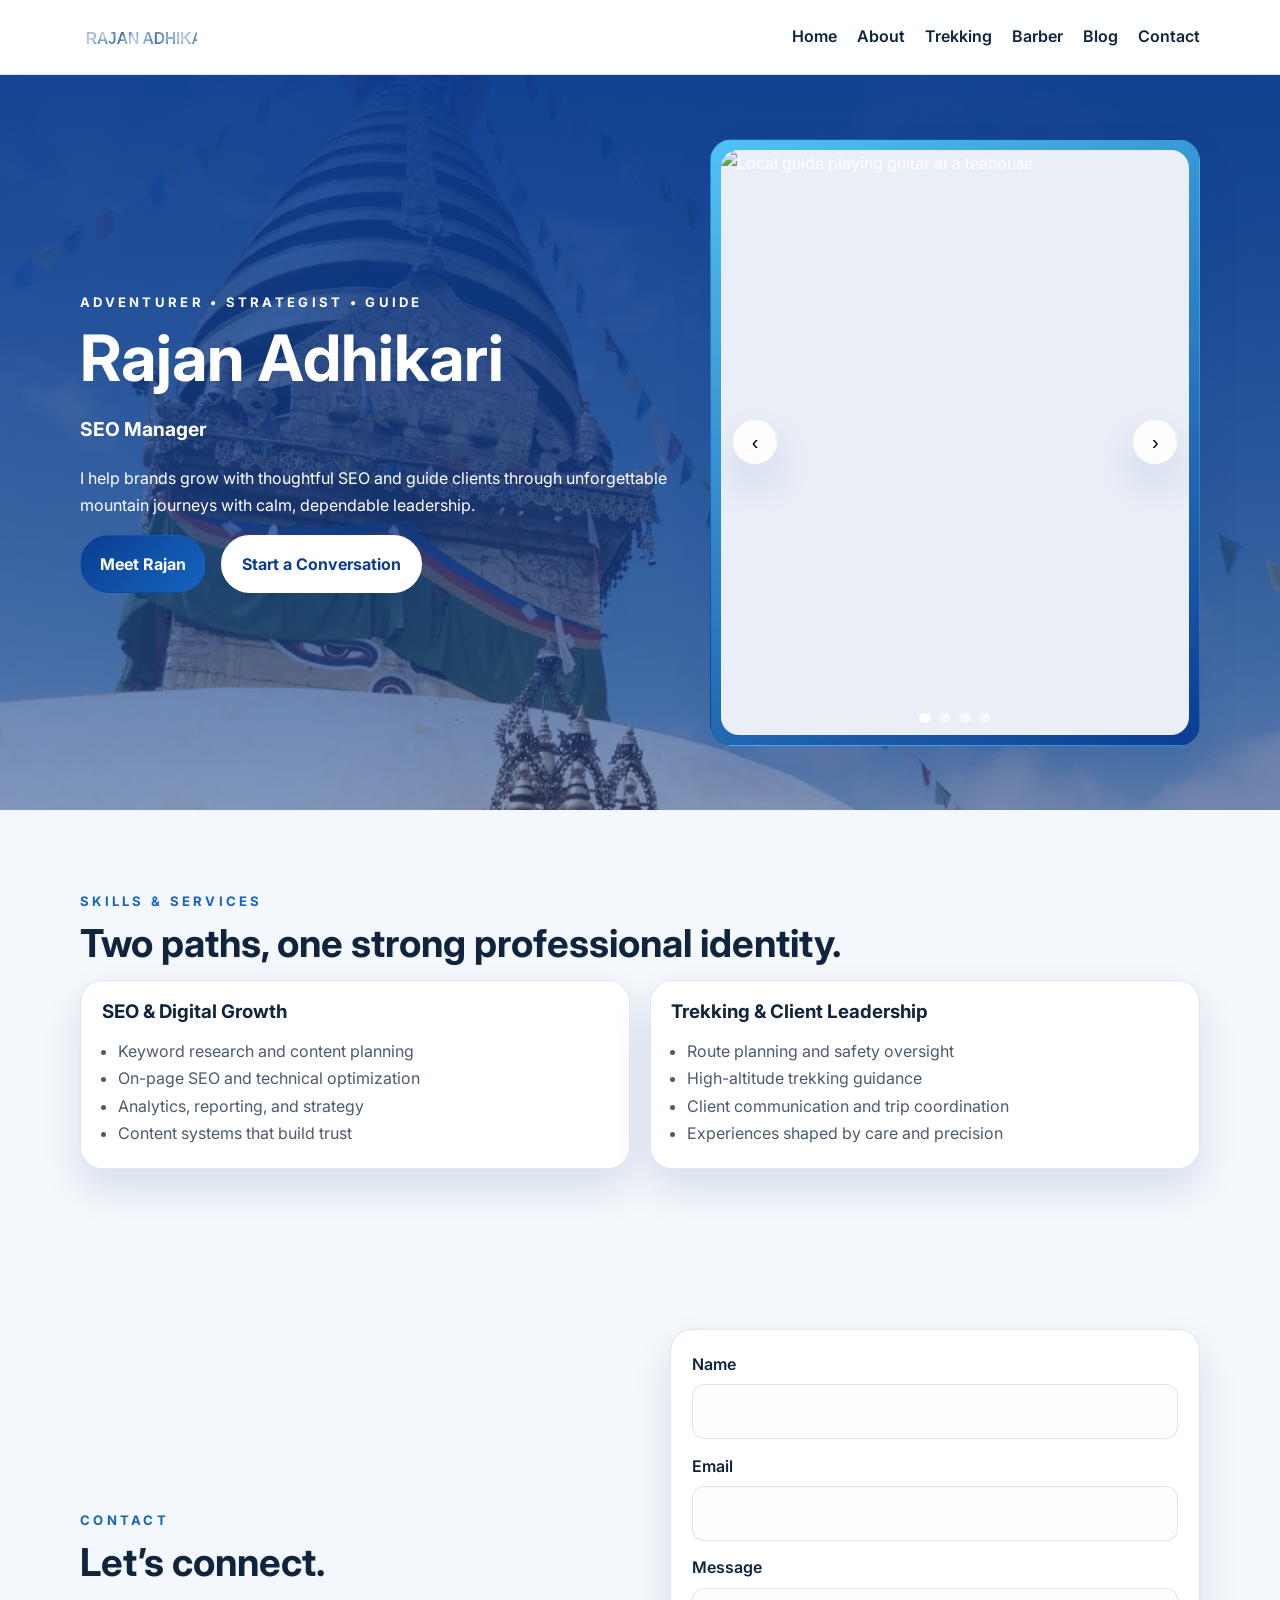
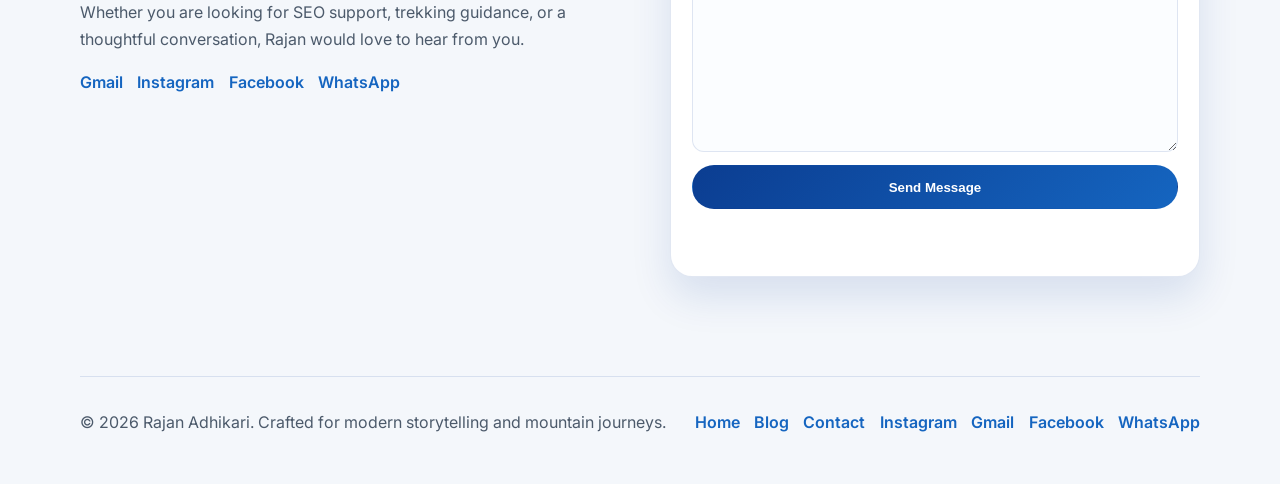
==== index.html @ a572517e "Add files via upload" ====
<!DOCTYPE html>
<html lang="en">
  <head>
    <meta charset="UTF-8" />
    <meta name="viewport" content="width=device-width, initial-scale=1.0" />
    <meta
      name="description"
      content="Rajan Adhikari blends SEO strategy and mountain trekking leadership to create trusted, modern experiences rooted in Nepal."
    />
    <meta property="og:title" content="Rajan Adhikari | SEO Manager & Trekking Guide" />
    <meta property="og:description" content="Explore Rajan's work in SEO, trekking leadership, and personal storytelling." />
    <meta property="og:type" content="website" />
    <meta property="og:image" content="https://images.unsplash.com/photo-1519681393784-d120267933ba?auto=format&fit=crop&w=1200&q=80" />
    <title>Rajan Adhikari | Personal Site</title>
    <link rel="icon" href="data:image/svg+xml,%3Csvg xmlns='http://www.w3.org/2000/svg' viewBox='0 0 100 100'%3E%3Crect width='100' height='100' rx='20' fill='%230B3D91'/%3E%3Cpath d='M30 72l20-30 20 30' stroke='white' stroke-width='8' fill='none' stroke-linecap='round'/%3E%3C/svg%3E" />
    <link rel="preconnect" href="https://fonts.googleapis.com" />
    <link rel="preconnect" href="https://fonts.gstatic.com" crossorigin />
    <link href="https://fonts.googleapis.com/css2?family=Inter:wght@400;500;600;700;800&display=swap" rel="stylesheet" />
    <link rel="stylesheet" href="style.css" />
  </head>
  <body>
    <header class="site-header">
      <nav class="nav container" aria-label="Primary navigation">
        <a class="brand" href="#home">
          <img class="site-logo" src="logo.svg" alt="Rajan logo" />
        </a>
        <button class="nav-toggle" type="button" aria-label="Toggle navigation" aria-expanded="false">
          <span></span>
          <span></span>
          <span></span>
        </button>
        <div class="nav-links">
          <a href="#home">Home</a>
          <a href="about.html" target="_blank" rel="noopener">About</a>
          <a href="trekking.html" target="_blank" rel="noopener">Trekking</a>
          <a href="barber.html" target="_blank" rel="noopener">Barber</a>
          <a href="/blog">Blog</a>
          <a href="#contact">Contact</a>
        </div>
      </nav>
    </header>

    <main id="home">
      <section class="hero section hero-mountain">
        <div class="container hero-grid">
          <div class="hero-copy reveal">
            <p class="eyebrow">Adventurer • Strategist • Guide</p>
            <h1>Rajan Adhikari</h1>
            <p class="tagline" aria-live="polite">
              <span id="typewriter"></span>
            </p>
            <p class="lead">
              I help brands grow with thoughtful SEO and guide clients through unforgettable mountain journeys with calm, dependable leadership.
            </p>
            <div class="hero-actions">
              <a class="btn btn-primary" href="about.html" target="_blank" rel="noopener">Meet Rajan</a>
              <a class="btn btn-secondary" href="#contact">Start a Conversation</a>
            </div>
          </div>
          <div class="hero-card reveal" aria-label="Rajan portrait image">
            <!-- Slider inserted by Copilot: uses images/ folder. Keep portrait as fallback. -->
            <div class="slider" id="hero-slider" aria-roledescription="carousel" tabindex="0">
              <div class="slides">
                <div class="slide active"><img src="images/slide1.jpg" alt="Local guide playing guitar at a teahouse" /></div>
                <div class="slide"><img src="images/slide2.jpg" alt="Trekker lighting a cigarette on the trail" /></div>
                <div class="slide"><img src="images/slide3.jpg" alt="Rajan with the full trekking group and crew" /></div>
                <div class="slide"><img src="images/slide4.jpg" alt="On the trekking trail in Nepal" /></div>
              </div>
              <button class="slider-arrow prev" aria-label="Previous slide">‹</button>
              <button class="slider-arrow next" aria-label="Next slide">›</button>
              <div class="slider-dots" role="tablist" aria-label="Slide dots">
                <button class="dot active" data-index="0" aria-label="Slide 1"></button>
                <button class="dot" data-index="1" aria-label="Slide 2"></button>
                <button class="dot" data-index="2" aria-label="Slide 3"></button>
                <button class="dot" data-index="3" aria-label="Slide 4"></button>
              </div>
            </div>
            <div class="profile-frame">
              <img src="images/slide1.jpg" alt="Profile portrait" />
              <div class="profile-caption">
                <strong>Rajan Adhikari</strong>
                <span>SEO Manager • Mountain Trekking Guide</span>
              </div>
            </div>
          </div>
        </div>
      </section>

      <section class="section">
        <div class="container reveal">
          <p class="eyebrow">Skills & Services</p>
          <h2>Two paths, one strong professional identity.</h2>
          <div class="skills-grid">
            <article class="card">
              <h3>SEO & Digital Growth</h3>
              <ul>
                <li>Keyword research and content planning</li>
                <li>On-page SEO and technical optimization</li>
                <li>Analytics, reporting, and strategy</li>
                <li>Content systems that build trust</li>
              </ul>
            </article>
            <article class="card">
              <h3>Trekking & Client Leadership</h3>
              <ul>
                <li>Route planning and safety oversight</li>
                <li>High-altitude trekking guidance</li>
                <li>Client communication and trip coordination</li>
                <li>Experiences shaped by care and precision</li>
              </ul>
            </article>
          </div>
        </div>
      </section>

      <section id="contact" class="section">
        <div class="container contact-grid reveal">
          <div>
            <p class="eyebrow">Contact</p>
            <h2>Let’s connect.</h2>
            <p>Whether you are looking for SEO support, trekking guidance, or a thoughtful conversation, Rajan would love to hear from you.</p>
            <div class="social-links">
              <a href="mailto:rajanalisonadhikari@gmail.com">Gmail</a>
              <a href="https://www.instagram.com/razanz40/" target="_blank" rel="noopener">Instagram</a>
              <a href="https://www.facebook.com/razzan.adk.809" target="_blank" rel="noopener">Facebook</a>
              <a href="https://wa.me/9779808016710" target="_blank" rel="noopener">WhatsApp</a>
            </div>
          </div>
          <form class="contact-form stacked-form" id="contact-form">
            <label>
              Name
              <input type="text" name="name" required />
            </label>
            <label>
              Email
              <input type="email" name="email" required />
            </label>
            <label>
              Message
              <textarea name="message" rows="5" required></textarea>
            </label>
            <button class="btn btn-primary" type="submit">Send Message</button>
            <p id="contact-status" class="form-status" role="status" aria-live="polite"></p>
          </form>
        </div>
      </section>
    </main>

    <footer class="site-footer">
      <div class="container footer-row">
        <p>© 2026 Rajan Adhikari. Crafted for modern storytelling and mountain journeys.</p>
        <div class="footer-links">
          <a href="#home">Home</a>
          <a href="/blog">Blog</a>
          <a href="#contact">Contact</a>
          <a href="https://www.instagram.com/razanz40/" target="_blank" rel="noopener">Instagram</a>
          <a href="mailto:rajanalisonadhikari@gmail.com">Gmail</a>
          <a href="https://www.facebook.com/razzan.adk.809" target="_blank" rel="noopener">Facebook</a>
          <a href="https://wa.me/9779808016710" target="_blank" rel="noopener">WhatsApp</a>
        </div>
      </div>
    </footer>

    <script src="script.js"></script>
  </body>
</html>
---- style.css ----
:root {
  --primary-blue: #0b3d91;
  --secondary-blue: #1565c0;
  --accent-blue: #4fc3f7;
  --ink: #10243d;
  --text: #4c5a6b;
  --surface: #f7fbff;
  --white: #ffffff;
  --border: rgba(11, 61, 145, 0.12);
  --shadow: 0 20px 40px rgba(11, 61, 145, 0.12);
  --radius: 22px;
}

* {
  box-sizing: border-box;
}

html {
  scroll-behavior: smooth;
}

body {
  margin: 0;
  font-family: "Inter", system-ui, -apple-system, BlinkMacSystemFont, "Segoe UI", sans-serif;
  line-height: 1.7;
  color: var(--ink);
  background: #f4f7fb;
}

a {
  color: inherit;
  text-decoration: none;
}

img {
  display: block;
  max-width: 100%;
}

.container {
  width: min(1120px, calc(100% - 2rem));
  margin: 0 auto;
}

.section {
  padding: 5rem 0;
}

.section-alt {
  background: rgba(255, 255, 255, 0.6);
}

.site-header {
  position: sticky;
  top: 0;
  z-index: 1000;
  background: rgba(255, 255, 255, 0.9);
  backdrop-filter: blur(10px);
  border-bottom: 1px solid var(--border);
}

.nav {
  display: flex;
  align-items: center;
  justify-content: space-between;
  min-height: 74px;
}

.brand {
  font-weight: 800;
  color: var(--primary-blue);
  letter-spacing: 0.02em;
}

.nav-links {
  display: flex;
  gap: 1.25rem;
  align-items: center;
}

.nav-links a {
  color: var(--ink);
  font-weight: 600;
  transition: color 180ms ease;
}

.site-logo {
  height: 36px;
}

.info-strip {
  margin-top: 1.2rem;
  display: inline-flex;
  flex-wrap: wrap;
  gap: 1rem;
  padding: 1rem 1.25rem;
  background: rgba(79, 195, 247, 0.14);
  border: 1px solid rgba(79, 195, 247, 0.32);
  border-radius: 16px;
  color: var(--ink);
  font-weight: 600;
}

.info-strip span {
  min-width: 170px;
}

.nav-links a:hover,
.nav-links a:focus-visible {
  color: var(--secondary-blue);
}

.nav-toggle {
  display: none;
  flex-direction: column;
  gap: 4px;
  background: transparent;
  border: 0;
  cursor: pointer;
}

.nav-toggle span {
  width: 24px;
  height: 2px;
  background: var(--ink);
}

.hero {
  padding-top: 4rem;
  padding-bottom: 4rem;
}

.hero-mountain {
  background: linear-gradient(180deg, rgba(11, 61, 145, 0.85) 0%, rgba(11, 61, 145, 0.55) 45%, rgba(11, 61, 145, 0.35) 100%), url('[data-uri]') center/cover no-repeat;
  color: var(--white);
}

.hero-mountain .hero-copy,
.hero-mountain .hero-card {
  z-index: 1;
}

.hero-mountain::before {
  content: "";
  position: absolute;
  inset: 0;
  background: linear-gradient(180deg, rgba(11, 61, 145, 0.65), rgba(11, 61, 145, 0.2));
  pointer-events: none;
}

.hero-mountain {
  position: relative;
}

.hero-mountain .hero-copy p,
.hero-mountain .hero-copy .eyebrow,
.hero-mountain .hero-copy h1,
.hero-mountain .hero-copy .tagline {
  color: var(--white);
}

.hero-card {
  padding: 0.6rem;
  background: linear-gradient(150deg, var(--accent-blue), var(--primary-blue));
  border-radius: var(--radius);
  box-shadow: 0 20px 45px rgba(11, 61, 145, 0.35);
}

.hero-grid {
  display: grid;
  grid-template-columns: 1.1fr 0.9fr;
  gap: 2rem;
  align-items: center;
}

.eyebrow {
  margin: 0 0 0.6rem;
  text-transform: uppercase;
  letter-spacing: 0.25em;
  color: var(--secondary-blue);
  font-size: 0.82rem;
  font-weight: 700;
}

h1,
h2,
h3 {
  line-height: 1.1;
  margin: 0 0 1rem;
}

h1 {
  font-size: clamp(2.4rem, 5vw, 4rem);
}

h2 {
  font-size: clamp(1.8rem, 3vw, 2.5rem);
}

.lead,
p {
  color: var(--text);
}

.trek-lead {
  font-size: 1.16rem;
  font-weight: 700;
  line-height: 1.75;
  color: var(--primary-blue);
  background: rgba(255, 255, 255, 0.86);
  padding: 1rem 1.2rem;
  border-radius: 16px;
  border: 1px solid rgba(11, 61, 145, 0.16);
  box-shadow: 0 10px 24px rgba(11, 61, 145, 0.08);
  max-width: 760px;
}

.tagline {
  font-size: 1.2rem;
  font-weight: 700;
  color: var(--secondary-blue);
  min-height: 1.8rem;
}

.hero-actions,
.social-links,
.footer-links,
.partner-list {
  display: flex;
  flex-wrap: wrap;
  gap: 0.9rem;
}

.payment-hero {
  padding: 5rem 0 3.5rem;
  background: linear-gradient(135deg, rgba(11, 61, 145, 0.96), rgba(79, 195, 247, 0.9));
}

.payment-hero-grid {
  display: grid;
  grid-template-columns: 1.15fr 0.85fr;
  gap: 2rem;
  align-items: center;
}

.payment-copy h1,
.payment-copy .lead,
.payment-copy .eyebrow {
  color: var(--white);
}

.payment-lead {
  font-size: 1.05rem;
  font-weight: 500;
  max-width: 650px;
  color: rgba(255, 255, 255, 0.9);
}

.payment-card {
  background: rgba(255, 255, 255, 0.96);
  border-radius: 24px;
  padding: 1.5rem;
  box-shadow: 0 20px 45px rgba(11, 61, 145, 0.25);
  border: 1px solid rgba(255, 255, 255, 0.5);
}

.payment-label {
  margin: 0 0 1rem;
  text-transform: uppercase;
  letter-spacing: 0.2em;
  font-size: 0.8rem;
  font-weight: 800;
  color: var(--secondary-blue);
}

.payment-row {
  display: flex;
  justify-content: space-between;
  gap: 1rem;
  padding: 0.85rem 0;
  border-bottom: 1px solid rgba(11, 61, 145, 0.12);
  color: var(--ink);
}

.payment-row:last-of-type {
  border-bottom: 0;
}

.payment-row span {
  color: var(--text);
  font-weight: 600;
}

.payment-row strong {
  text-align: right;
}

.payment-note {
  margin-top: 1rem;
  padding-top: 1rem;
  border-top: 1px solid rgba(11, 61, 145, 0.12);
  color: var(--text);
}

.payment-steps-card {
  padding: 2rem;
}

.steps-list {
  display: grid;
  gap: 1rem;
  margin-top: 1.25rem;
}

.step-item {
  display: flex;
  gap: 0.9rem;
  align-items: flex-start;
  padding: 1rem 1.1rem;
  background: var(--surface);
  border-radius: 16px;
  border: 1px solid var(--border);
}

.step-item strong {
  color: var(--primary-blue);
  font-size: 1.05rem;
}

.step-item p {
  margin: 0;
}

.btn {
  display: inline-flex;
  align-items: center;
  justify-content: center;
  padding: 0.85rem 1.2rem;
  border-radius: 999px;
  font-weight: 700;
  border: 1px solid transparent;
  transition: transform 180ms ease, box-shadow 180ms ease, background 180ms ease;
}

.btn:hover,
.btn:focus-visible {
  transform: translateY(-2px);
  box-shadow: var(--shadow);
}

.btn-primary {
  background: linear-gradient(135deg, var(--primary-blue), var(--secondary-blue));
  color: var(--white);
}

.btn-secondary {
  border: 2px solid var(--secondary-blue);
  background: var(--white);
  color: var(--secondary-blue);
}

.btn-pay {
  background: linear-gradient(135deg, #ffb347, #ff7f50);
  color: var(--white);
  border: 0;
  box-shadow: 0 12px 24px rgba(255, 127, 80, 0.28);
}

.hero-mountain .btn-secondary {
  border: 2px solid var(--white);
  background: var(--white);
  color: var(--primary-blue);
}

.hero-card,
.about-photo-card,
.card,
.blog-form-card,
.contact-form,
.partner-card,
.blog-card,
.gallery-card,
.trek-card,
.page-hero,
.lightbox {
  box-shadow: var(--shadow);
  border: 1px solid var(--border);
  border-radius: var(--radius);
}

.profile-frame {
  position: relative;
  border-radius: calc(var(--radius) - 4px);
  overflow: hidden;
  aspect-ratio: 4 / 5;
}

.profile-frame img {
  width: 100%;
  height: 100%;
  object-fit: cover;
  border-radius: calc(var(--radius) - 4px);
}

/* Slider styles inserted for hero carousel */
.hero-card .profile-frame {
  display: none; /* hide original portrait when slider is present */
}

.slider {
  position: relative;
  border-radius: calc(var(--radius) - 4px);
  overflow: hidden;
  background: #e9eef7;
  aspect-ratio: 4 / 5;
  width: 100%;
}

.slides {
  display: flex;
  height: 100%;
  transition: transform 500ms cubic-bezier(.2,.9,.2,1);
}

.slide {
  min-width: 100%;
  flex-shrink: 0;
  display: flex;
  align-items: center;
  justify-content: center;
}

.slide img {
  width: 100%;
  height: 100%;
  object-fit: cover;
  display: block;
}

.slider-arrow {
  position: absolute;
  top: 50%;
  transform: translateY(-50%);
  background: rgba(255,255,255,0.9);
  border: 0;
  width: 44px;
  height: 44px;
  display: inline-flex;
  align-items: center;
  justify-content: center;
  border-radius: 999px;
  font-size: 20px;
  cursor: pointer;
  box-shadow: var(--shadow);
  z-index: 2;
}

.slider-arrow.prev { left: 12px; }
.slider-arrow.next { right: 12px; }

.slider-dots {
  position: absolute;
  left: 50%;
  transform: translateX(-50%);
  bottom: 12px;
  display: flex;
  gap: 8px;
}

.dot {
  width: 10px;
  height: 10px;
  border-radius: 50%;
  background: rgba(255,255,255,0.6);
  border: 0;
  cursor: pointer;
}

.dot.active { background: rgba(255,255,255,0.95); }

.profile-caption {
  position: absolute;
  left: 0;
  right: 0;
  bottom: 0;
  padding: 1.1rem 1.2rem;
  background: linear-gradient(0deg, rgba(11, 61, 145, 0.92), rgba(11, 61, 145, 0));
  color: var(--white);
}

.profile-caption strong {
  display: block;
  font-size: 1.05rem;
}

.profile-caption span {
  display: block;
  font-size: 0.85rem;
  color: rgba(255, 255, 255, 0.85);
}

.about-grid,
.contact-grid {
  display: grid;
  grid-template-columns: 1fr 0.95fr;
  gap: 2rem;
  align-items: center;
}

.partner-card {
  display: flex;
  flex-direction: column;
  padding: 1rem 1.1rem;
  background: var(--white);
  min-width: 220px;
}

.partner-card span {
  font-weight: 700;
  color: var(--primary-blue);
}

.partner-card small {
  color: var(--text);
}

.about-photo-card img {
  width: 100%;
  height: 100%;
  object-fit: cover;
  border-radius: var(--radius);
  min-height: 320px;
}

.skills-grid,
.blog-grid,
.gallery-grid {
  display: grid;
  grid-template-columns: repeat(2, minmax(0, 1fr));
  gap: 1.2rem;
}

.card,
.blog-card,
.blog-form-card,
.contact-form {
  padding: 1.3rem;
  background: var(--white);
}

.card ul {
  margin: 0;
  padding-left: 1rem;
  color: var(--text);
}

.section-heading {
  display: flex;
  justify-content: space-between;
  align-items: center;
  margin-bottom: 1.2rem;
}

.text-link {
  font-weight: 700;
  color: var(--secondary-blue);
}

.blog-card {
  cursor: pointer;
  transition: transform 180ms ease, border-color 180ms ease;
}

.blog-card:hover,
.blog-card:focus-visible {
  transform: translateY(-2px);
  border-color: rgba(21, 101, 192, 0.4);
}

.blog-card .meta {
  color: var(--secondary-blue);
  font-size: 0.9rem;
  font-weight: 600;
  margin-bottom: 0.4rem;
}

.blog-card .content {
  display: none;
  margin-top: 0.8rem;
  color: var(--text);
}

.blog-card.active .content {
  display: block;
}

.stacked-form {
  display: grid;
  gap: 0.85rem;
}

label {
  display: grid;
  gap: 0.4rem;
  font-weight: 600;
  color: var(--ink);
}

input,
textarea {
  width: 100%;
  border: 1px solid var(--border);
  border-radius: 12px;
  padding: 0.8rem 0.95rem;
  font: inherit;
  color: var(--ink);
  background: #fbfdff;
}

textarea {
  resize: vertical;
}

.social-links a,
.footer-links a {
  color: var(--secondary-blue);
  font-weight: 600;
}

.site-footer {
  padding: 1.2rem 0 2rem;
}

.footer-row {
  display: flex;
  justify-content: space-between;
  align-items: center;
  gap: 1rem;
  padding-top: 1rem;
  border-top: 1px solid var(--border);
}

.reveal {
  opacity: 0;
  transform: translateY(20px);
  transition: opacity 0.6s ease, transform 0.6s ease;
}

.reveal.is-visible {
  opacity: 1;
  transform: translateY(0);
}

.page-hero {
  position: relative;
  overflow: hidden;
  min-height: 420px;
  display: flex;
  align-items: flex-end;
  padding: 2rem;
  color: var(--white);
  background: linear-gradient(120deg, rgba(11, 61, 145, 0.9), rgba(79, 195, 247, 0.65));
}

.page-hero::before {
  content: "";
  position: absolute;
  inset: 0;
  background-image: url("https://images.unsplash.com/photo-1464822759023-fed622ff2c3b?auto=format&fit=crop&w=1400&q=80");
  background-size: cover;
  background-position: center;
  opacity: 0.35;
  z-index: 0;
}

.page-hero > * {
  position: relative;
  z-index: 1;
}

.page-section {
  padding: 3rem 0;
}

.trek-card,
.gallery-card,
.page-card {
  padding: 1.2rem;
  background: var(--white);
}

.gallery-card img {
  width: 100%;
  height: 220px;
  object-fit: cover;
  border-radius: 16px;
  margin-bottom: 0.8rem;
}

.inline-icon {
  width: 54px;
  height: 54px;
  border-radius: 50%;
  background: rgba(11, 61, 145, 0.12);
  display: inline-flex;
  align-items: center;
  justify-content: center;
  margin-right: 0.7rem;
  color: var(--primary-blue);
}

.lightbox {
  position: fixed;
  inset: 0;
  background: rgba(8, 18, 32, 0.86);
  display: none;
  align-items: center;
  justify-content: center;
  padding: 1rem;
  z-index: 2000;
}

.lightbox.active {
  display: flex;
}

.lightbox img {
  max-width: min(900px, 100%);
  max-height: min(680px, 100%);
  border-radius: 24px;
  border: 3px solid var(--white);
}

.lightbox button {
  position: absolute;
  top: 1rem;
  right: 1rem;
  border: 0;
  background: var(--white);
  color: var(--ink);
  padding: 0.6rem 0.9rem;
  border-radius: 999px;
  cursor: pointer;
}

.gallery-card button {
  border: 0;
  background: transparent;
  padding: 0;
  width: 100%;
  text-align: left;
  cursor: pointer;
}

@media (max-width: 840px) {
  .hero-grid,
  .about-grid,
  .contact-grid,
  .skills-grid,
  .blog-grid,
  .gallery-grid {
    grid-template-columns: 1fr;
  }

  .nav-toggle {
    display: flex;
  }

  .nav-links {
    position: absolute;
    top: 74px;
    left: 1rem;
    right: 1rem;
    display: none;
    flex-direction: column;
    align-items: flex-start;
    background: var(--white);
    padding: 1rem;
    border-radius: 18px;
    box-shadow: var(--shadow);
  }

  .nav-links.open {
    display: flex;
  }

  .footer-row {
    flex-direction: column;
    align-items: flex-start;
  }
}

@media (max-width: 560px) {
  .section {
    padding: 4rem 0;
  }

  .hero-actions,
  .partner-list {
    flex-direction: column;
    align-items: stretch;
  }

  .btn {
    width: 100%;
  }
}
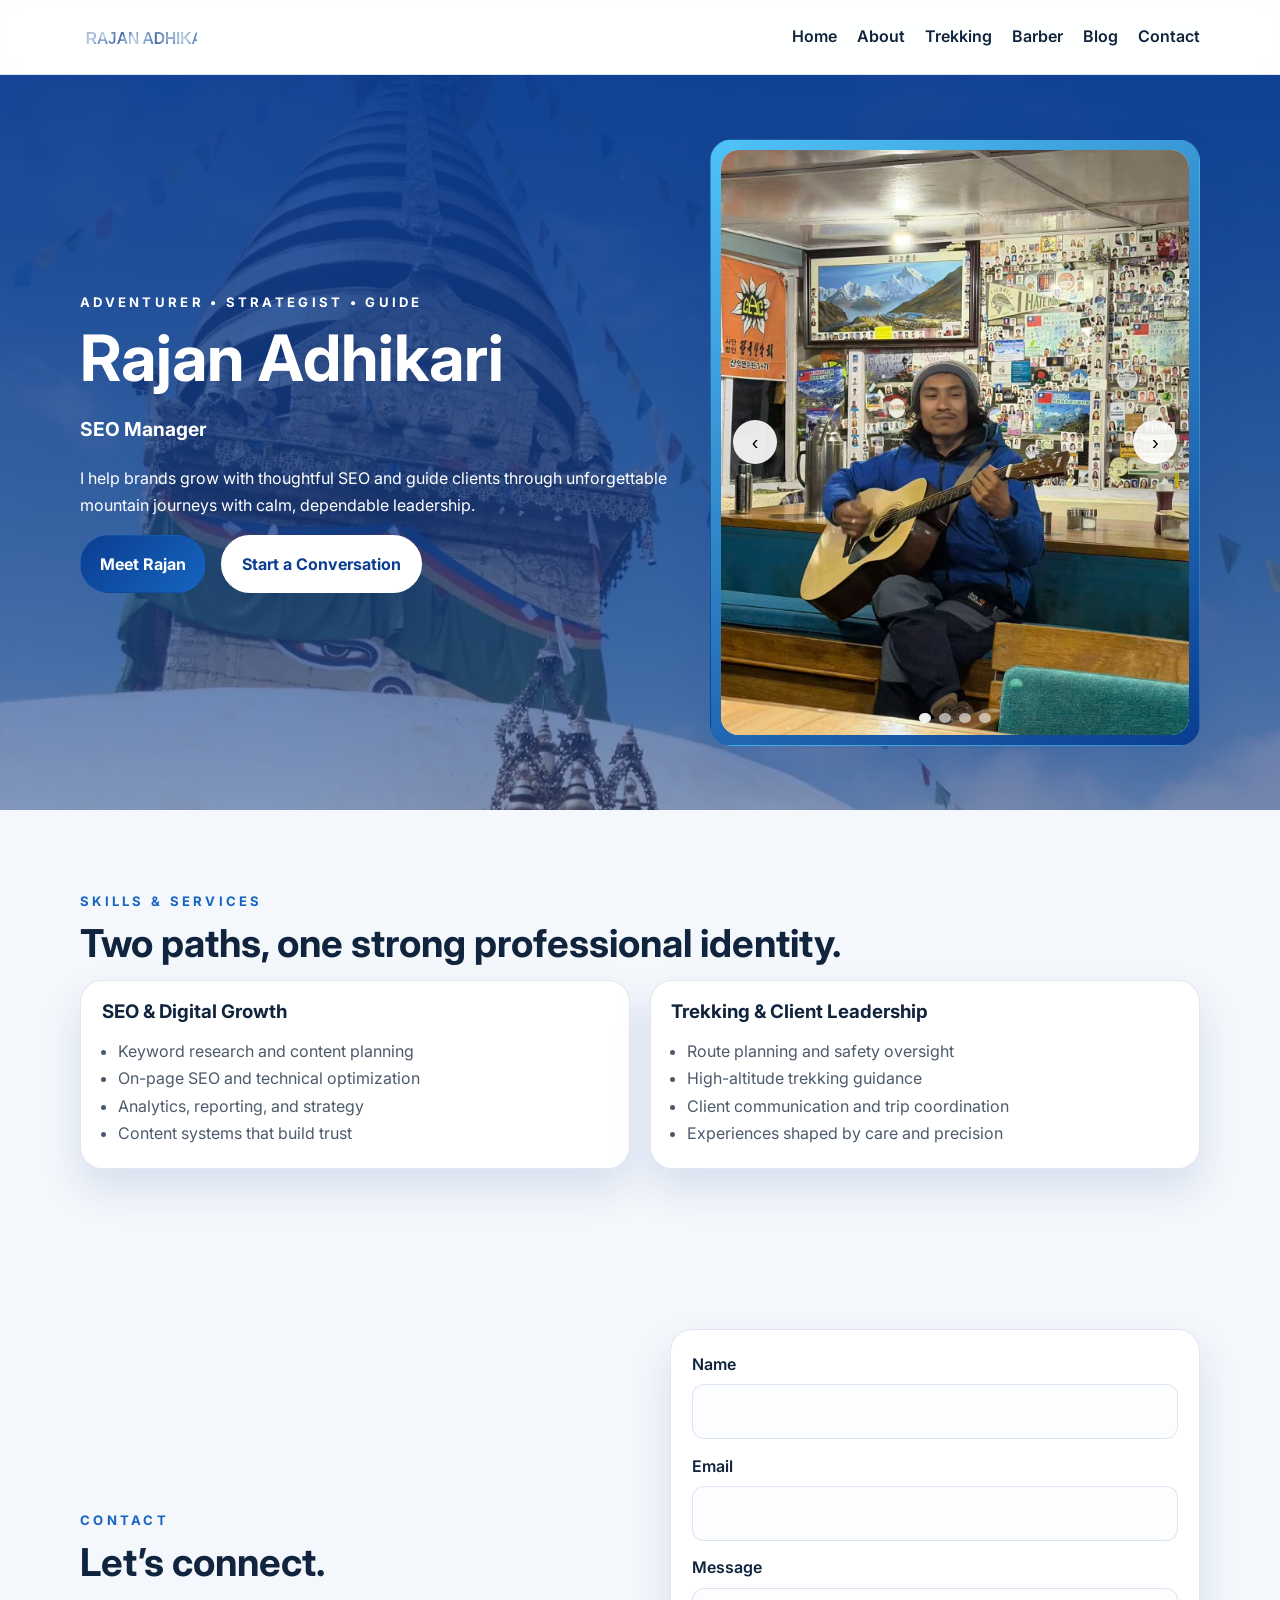
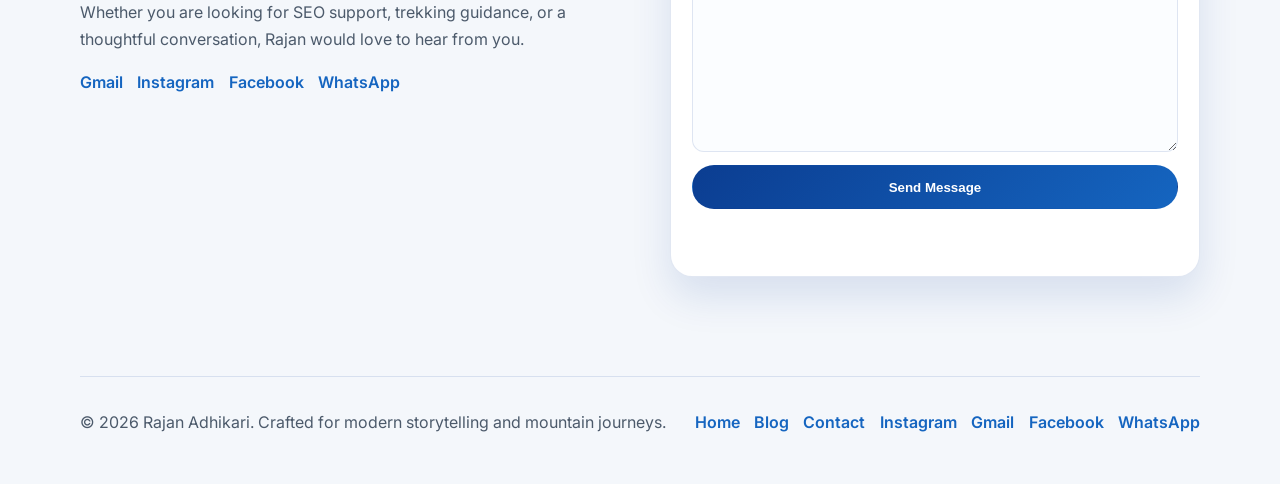
==== commit c69f8749: "Update index.html" ====
--- a/index.html
+++ b/index.html
@@ -44,12 +44,12 @@
       <section class="hero section hero-mountain">
         <div class="container hero-grid">
           <div class="hero-copy reveal">
-            <p class="eyebrow">Adventurer • Strategist • Guide</p>
-            <h1>Rajan Adhikari</h1>
+            <p class="eyebrow" data-cms="hero-eyebrow">Adventurer • Strategist • Guide</p>
+            <h1 data-cms="hero-name">Rajan Adhikari</h1>
             <p class="tagline" aria-live="polite">
               <span id="typewriter"></span>
             </p>
-            <p class="lead">
+            <p class="lead" data-cms="hero-lead">
               I help brands grow with thoughtful SEO and guide clients through unforgettable mountain journeys with calm, dependable leadership.
             </p>
             <div class="hero-actions">
@@ -89,7 +89,7 @@
       <section class="section">
         <div class="container reveal">
           <p class="eyebrow">Skills & Services</p>
-          <h2>Two paths, one strong professional identity.</h2>
+          <h2 data-cms="skills-heading">Two paths, one strong professional identity.</h2>
           <div class="skills-grid">
             <article class="card">
               <h3>SEO & Digital Growth</h3>
@@ -117,8 +117,8 @@
         <div class="container contact-grid reveal">
           <div>
             <p class="eyebrow">Contact</p>
-            <h2>Let’s connect.</h2>
-            <p>Whether you are looking for SEO support, trekking guidance, or a thoughtful conversation, Rajan would love to hear from you.</p>
+            <h2 data-cms="contact-heading">Let’s connect.</h2>
+            <p data-cms="contact-lead">Whether you are looking for SEO support, trekking guidance, or a thoughtful conversation, Rajan would love to hear from you.</p>
             <div class="social-links">
               <a href="mailto:rajanalisonadhikari@gmail.com">Gmail</a>
               <a href="https://www.instagram.com/razanz40/" target="_blank" rel="noopener">Instagram</a>
@@ -162,5 +162,6 @@
     </footer>
 
     <script src="script.js"></script>
+    <script src="cms-loader.js" data-cms-page="index"></script>
   </body>
-</html>+</html>
